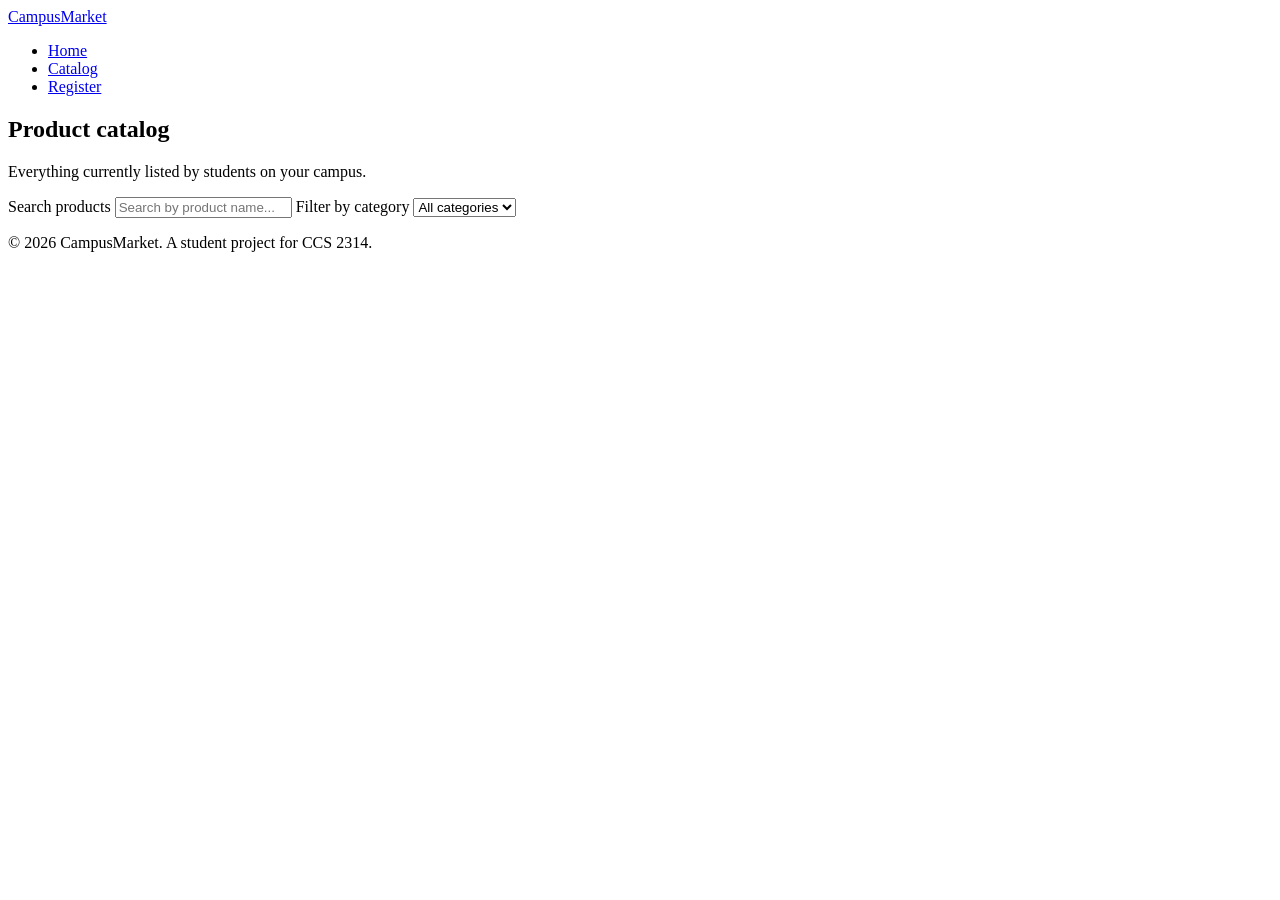
==== catalog.html @ 40977321 "adding the catalog page with product listings" ====
<!DOCTYPE html>
<html lang="en">
<head>
  <meta charset="UTF-8">
  <meta name="viewport" content="width=device-width, initial-scale=1.0">
  <title>Catalog — CampusMarket</title>
  <link rel="stylesheet" href="styles.css">
</head>
<body>

  <header class="site-header">
    <div class="wrap header-inner">
      <a href="index.html" class="logo">CampusMarket</a>
      <nav>
        <ul class="nav-list">
          <li><a href="index.html">Home</a></li>
          <li><a href="catalog.html" aria-current="page">Catalog</a></li>
          <li><a href="register.html">Register</a></li>
        </ul>
      </nav>
    </div>
  </header>

  <main>
    <section class="catalog-intro">
      <div class="wrap">
        <h1>Product catalog</h1>
        <p>Everything currently listed by students on your campus.</p>
      </div>
    </section>

    <section class="filter-bar">
      <div class="wrap filter-inner">
        <label for="searchInput" class="visually-hidden">Search products</label>
        <input type="text" id="searchInput" placeholder="Search by product name...">

        <label for="categorySelect" class="visually-hidden">Filter by category</label>
        <select id="categorySelect">
          <option value="all">All categories</option>
          <option value="books">Books</option>
          <option value="electronics">Electronics</option>
          <option value="furniture">Furniture</option>
          <option value="clothing">Clothing</option>
        </select>
      </div>
    </section>

    <section class="catalog-list">
      <div class="wrap">
        <p id="noResults" class="no-results" hidden>No products match your search.</p>
        <ul id="productList" class="product-list">
          <!-- product rows are rendered here by app.js -->
        </ul>
      </div>
    </section>
  </main>

  <footer class="site-footer">
    <div class="wrap">
      <p>&copy; 2026 CampusMarket. A student project for CCS 2314.</p>
    </div>
  </footer>

  <script src="app.js"></script>
</body>
</html>
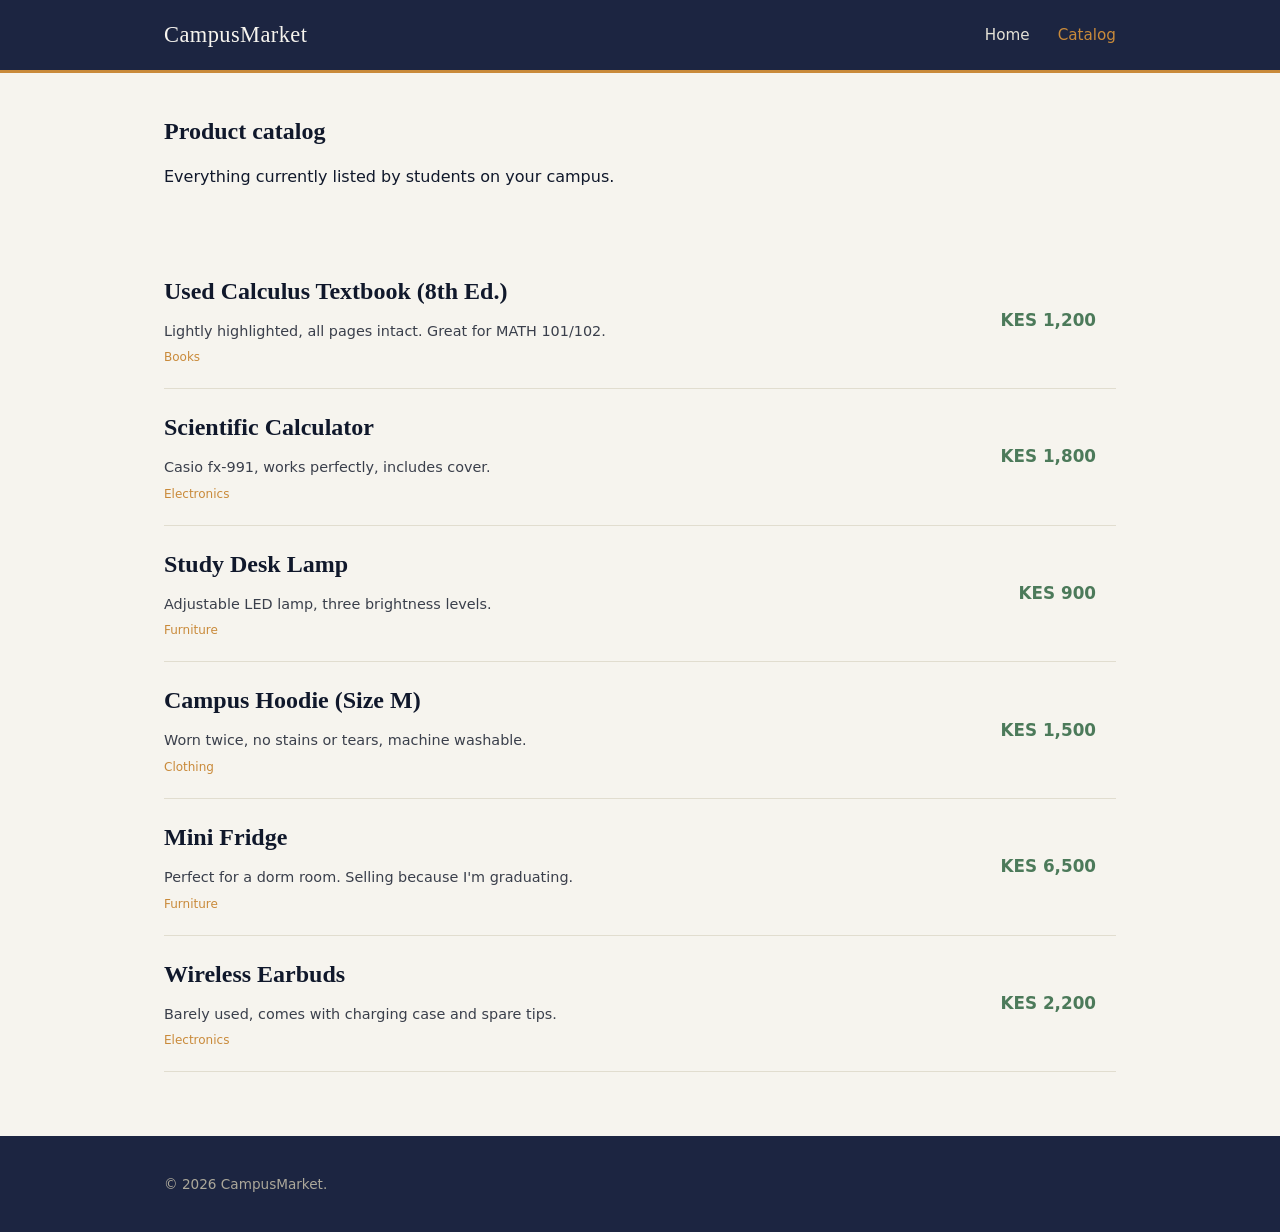
==== commit 092ed9c7: "adding some products to the catalog page and fixing some minor errors" ====
--- a/catalog.html
+++ b/catalog.html
@@ -4,7 +4,7 @@
   <meta charset="UTF-8">
   <meta name="viewport" content="width=device-width, initial-scale=1.0">
   <title>Catalog — CampusMarket</title>
-  <link rel="stylesheet" href="styles.css">
+  <link rel="stylesheet" href="style.css">
 </head>
 <body>
 
@@ -15,7 +15,6 @@
         <ul class="nav-list">
           <li><a href="index.html">Home</a></li>
           <li><a href="catalog.html" aria-current="page">Catalog</a></li>
-          <li><a href="register.html">Register</a></li>
         </ul>
       </nav>
     </div>
@@ -29,27 +28,64 @@
       </div>
     </section>
 
-    <section class="filter-bar">
-      <div class="wrap filter-inner">
-        <label for="searchInput" class="visually-hidden">Search products</label>
-        <input type="text" id="searchInput" placeholder="Search by product name...">
-
-        <label for="categorySelect" class="visually-hidden">Filter by category</label>
-        <select id="categorySelect">
-          <option value="all">All categories</option>
-          <option value="books">Books</option>
-          <option value="electronics">Electronics</option>
-          <option value="furniture">Furniture</option>
-          <option value="clothing">Clothing</option>
-        </select>
-      </div>
-    </section>
-
     <section class="catalog-list">
       <div class="wrap">
-        <p id="noResults" class="no-results" hidden>No products match your search.</p>
-        <ul id="productList" class="product-list">
-          <!-- product rows are rendered here by app.js -->
+        <ul class="product-list">
+
+          <li class="product-row">
+            <article class="product-info">
+              <h2>Used Calculus Textbook (8th Ed.)</h2>
+              <p>Lightly highlighted, all pages intact. Great for MATH 101/102.</p>
+              <span class="product-category">Books</span>
+            </article>
+            <p class="product-price">KES 1,200</p>
+          </li>
+
+          <li class="product-row">
+            <article class="product-info">
+              <h2>Scientific Calculator</h2>
+              <p>Casio fx-991, works perfectly, includes cover.</p>
+              <span class="product-category">Electronics</span>
+            </article>
+            <p class="product-price">KES 1,800</p>
+          </li>
+
+          <li class="product-row">
+            <article class="product-info">
+              <h2>Study Desk Lamp</h2>
+              <p>Adjustable LED lamp, three brightness levels.</p>
+              <span class="product-category">Furniture</span>
+            </article>
+            <p class="product-price">KES 900</p>
+          </li>
+
+          <li class="product-row">
+            <article class="product-info">
+              <h2>Campus Hoodie (Size M)</h2>
+              <p>Worn twice, no stains or tears, machine washable.</p>
+              <span class="product-category">Clothing</span>
+            </article>
+            <p class="product-price">KES 1,500</p>
+          </li>
+
+          <li class="product-row">
+            <article class="product-info">
+              <h2>Mini Fridge</h2>
+              <p>Perfect for a dorm room. Selling because I'm graduating.</p>
+              <span class="product-category">Furniture</span>
+            </article>
+            <p class="product-price">KES 6,500</p>
+          </li>
+
+          <li class="product-row">
+            <article class="product-info">
+              <h2>Wireless Earbuds</h2>
+              <p>Barely used, comes with charging case and spare tips.</p>
+              <span class="product-category">Electronics</span>
+            </article>
+            <p class="product-price">KES 2,200</p>
+          </li>
+
         </ul>
       </div>
     </section>
@@ -57,10 +93,9 @@
 
   <footer class="site-footer">
     <div class="wrap">
-      <p>&copy; 2026 CampusMarket. A student project for CCS 2314.</p>
+      <p>&copy; 2026 CampusMarket.</p>
     </div>
   </footer>
 
-  <script src="app.js"></script>
 </body>
 </html>
--- a/style.css
+++ b/style.css
@@ -0,0 +1,355 @@
+* {
+  box-sizing: border-box;
+}
+
+body {
+  margin: 0;
+  font-family: 'Segoe UI', system-ui, -apple-system, Helvetica, Arial, sans-serif;
+  color: #10182B;
+  background: #F6F4EE;
+  line-height: 1.5;
+}
+
+h1, h2 {
+  font-family: Georgia, 'Times New Roman', serif;
+  font-weight: 600;
+  color: #10182B;
+  margin: 0 0 0.5em 0;
+}
+
+.wrap {
+  max-width: 1000px;
+  margin: 0 auto;
+  padding: 0 24px;
+}
+
+.wrap-narrow {
+  max-width: 480px;
+}
+
+.visually-hidden {
+  position: absolute;
+  width: 1px;
+  height: 1px;
+  overflow: hidden;
+  clip: rect(0 0 0 0);
+  white-space: nowrap;
+}
+
+a {
+  color: inherit;
+}
+
+/* header */
+
+.site-header {
+  background: #1C2541;
+  border-bottom: 3px solid #C98A3A;
+}
+
+.header-inner {
+  display: flex;
+  align-items: center;
+  justify-content: space-between;
+  padding-top: 18px;
+  padding-bottom: 18px;
+}
+
+.logo {
+  font-family: Georgia, 'Times New Roman', serif;
+  font-size: 1.4rem;
+  color: #F6F4EE;
+  text-decoration: none;
+  letter-spacing: 0.02em;
+}
+
+.nav-list {
+  display: flex;
+  gap: 28px;
+  list-style: none;
+  margin: 0;
+  padding: 0;
+}
+
+.nav-list a {
+  color: #E4E1D6;
+  text-decoration: none;
+  font-size: 0.95rem;
+}
+
+.nav-list a:hover,
+.nav-list a[aria-current="page"] {
+  color: #C98A3A;
+}
+
+/* hero */
+
+.hero {
+  padding: 72px 0 56px;
+  border-bottom: 1px solid #E1DDCF;
+}
+
+.hero h1 {
+  font-size: 2.2rem;
+  max-width: 14ch;
+}
+
+.hero-sub {
+  max-width: 62ch;
+  color: #3A3F4B;
+  font-size: 1.05rem;
+}
+
+.btn-primary {
+  display: inline-block;
+  margin-top: 12px;
+  padding: 12px 26px;
+  background: #C98A3A;
+  color: #10182B;
+  text-decoration: none;
+  font-weight: 600;
+  border: none;
+  border-radius: 2px;
+  cursor: pointer;
+  font-size: 1rem;
+}
+
+.btn-primary:hover {
+  background: #B67B2E;
+}
+
+.btn-secondary {
+  display: inline-block;
+  padding: 10px 22px;
+  background: transparent;
+  border: 1px solid #1C2541;
+  color: #1C2541;
+  text-decoration: none;
+  border-radius: 2px;
+  font-weight: 600;
+}
+
+/* features */
+
+.features {
+  padding: 48px 0;
+}
+
+.features-grid {
+  display: grid;
+  grid-template-columns: repeat(3, 1fr);
+  gap: 32px;
+}
+
+.feature h2 {
+  font-size: 1.15rem;
+}
+
+.feature p {
+  color: #3A3F4B;
+  font-size: 0.95rem;
+}
+
+.cta-strip {
+  background: #1C2541;
+  color: #F6F4EE;
+  padding: 28px 0;
+}
+
+.cta-strip .wrap {
+  display: flex;
+  align-items: center;
+  justify-content: space-between;
+  flex-wrap: wrap;
+  gap: 16px;
+}
+
+.cta-strip p {
+  margin: 0;
+  font-size: 1.1rem;
+}
+
+/* catalog */
+
+.catalog-intro {
+  padding: 40px 0 16px;
+}
+
+.filter-bar {
+  padding: 8px 0 24px;
+  border-bottom: 1px solid #E1DDCF;
+}
+
+.filter-inner {
+  display: flex;
+  gap: 12px;
+  flex-wrap: wrap;
+}
+
+#searchInput,
+#categorySelect,
+input[type="text"],
+input[type="password"],
+input[type="email"] {
+  font-size: 1rem;
+  padding: 10px 12px;
+  border: 1px solid #C7C2B0;
+  border-radius: 2px;
+  background: #FFFFFF;
+  color: #10182B;
+}
+
+#searchInput {
+  flex: 1;
+  min-width: 220px;
+}
+
+.catalog-list {
+  padding: 32px 0 64px;
+}
+
+.product-list {
+  list-style: none;
+  margin: 0;
+  padding: 0;
+}
+
+.product-row {
+  display: grid;
+  grid-template-columns: 1fr auto auto;
+  align-items: center;
+  gap: 20px;
+  padding: 20px 0;
+  border-bottom: 1px solid #E1DDCF;
+}
+
+.product-info h3 {
+  margin: 0 0 4px 0;
+  font-size: 1.1rem;
+  font-family: Georgia, serif;
+}
+
+.product-info p {
+  margin: 0;
+  color: #3A3F4B;
+  font-size: 0.9rem;
+}
+
+.product-category {
+  display: inline-block;
+  margin-top: 6px;
+  font-size: 0.75rem;
+  color: #C98A3A;
+}
+
+.product-price {
+  font-size: 1.05rem;
+  font-weight: 600;
+  color: #4C7A5A;
+  white-space: nowrap;
+}
+
+.qty-block {
+  display: flex;
+  flex-direction: column;
+  align-items: flex-end;
+  gap: 4px;
+}
+
+.qty-block input {
+  width: 64px;
+  text-align: center;
+}
+
+.qty-total {
+  font-size: 0.85rem;
+  color: #3A3F4B;
+}
+
+.no-results {
+  color: #3A3F4B;
+  padding: 24px 0;
+}
+
+/* register form */
+
+.register-section {
+  padding: 48px 0 72px;
+}
+
+.register-section p {
+  color: #3A3F4B;
+}
+
+.form-row {
+  margin-bottom: 18px;
+  display: flex;
+  flex-direction: column;
+}
+
+.form-row label {
+  margin-bottom: 6px;
+  font-size: 0.9rem;
+  font-weight: 600;
+}
+
+.form-row input {
+  width: 100%;
+}
+
+.password-field {
+  display: flex;
+  gap: 8px;
+}
+
+.password-field input {
+  flex: 1;
+}
+
+.toggle-btn {
+  padding: 0 14px;
+  border: 1px solid #C7C2B0;
+  background: #FFFFFF;
+  border-radius: 2px;
+  cursor: pointer;
+  font-size: 0.85rem;
+}
+
+.error-msg {
+  margin: 6px 0 0 0;
+  font-size: 0.82rem;
+  color: #B3413A;
+  min-height: 1em;
+}
+
+.success-msg {
+  margin-top: 16px;
+  color: #4C7A5A;
+  font-weight: 600;
+}
+
+/* footer */
+
+.site-footer {
+  background: #1C2541;
+  color: #ACA89A;
+  padding: 24px 0;
+  font-size: 0.85rem;
+}
+
+/* responsive */
+
+@media (max-width: 700px) {
+  .features-grid {
+    grid-template-columns: 1fr;
+  }
+
+  .product-row {
+    grid-template-columns: 1fr;
+    row-gap: 10px;
+  }
+
+  .qty-block {
+    align-items: flex-start;
+  }
+}
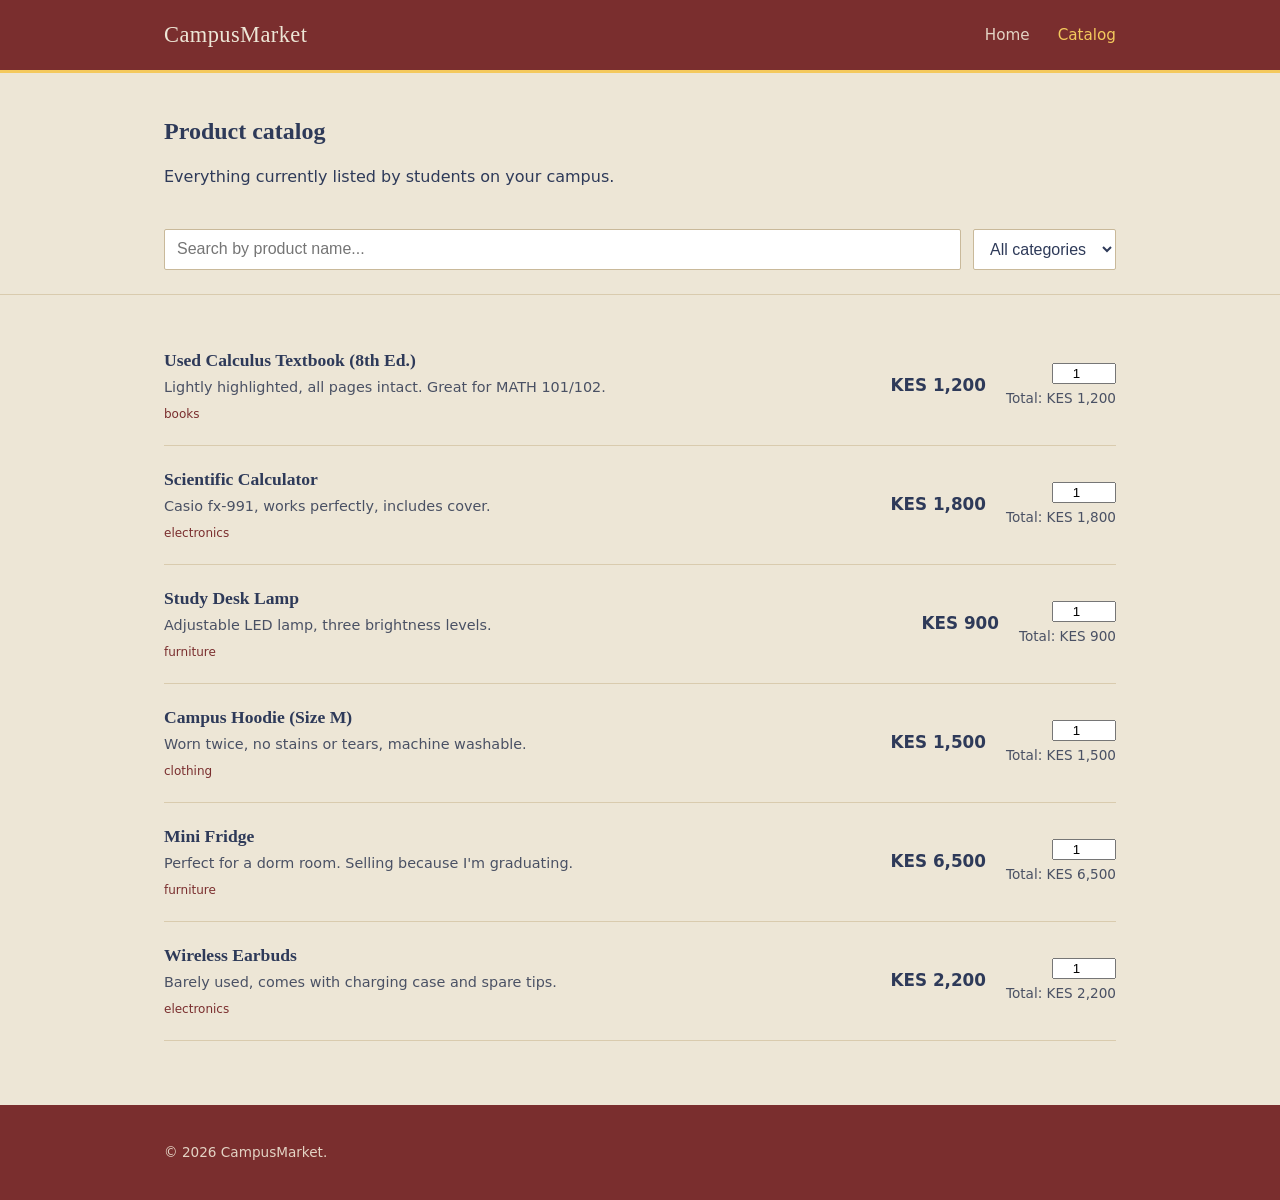
==== commit ade53e89: "also added the live quantity calculator" ====
--- a/catalog.html
+++ b/catalog.html
@@ -28,64 +28,27 @@
       </div>
     </section>
 
+    <section class="filter-bar">
+      <div class="wrap filter-inner">
+        <label for="searchInput" class="visually-hidden">Search products</label>
+        <input type="text" id="searchInput" placeholder="Search by product name...">
+
+        <label for="categorySelect" class="visually-hidden">Filter by category</label>
+        <select id="categorySelect">
+          <option value="all">All categories</option>
+          <option value="books">Books</option>
+          <option value="electronics">Electronics</option>
+          <option value="furniture">Furniture</option>
+          <option value="clothing">Clothing</option>
+        </select>
+      </div>
+    </section>
+
     <section class="catalog-list">
       <div class="wrap">
-        <ul class="product-list">
-
-          <li class="product-row">
-            <article class="product-info">
-              <h2>Used Calculus Textbook (8th Ed.)</h2>
-              <p>Lightly highlighted, all pages intact. Great for MATH 101/102.</p>
-              <span class="product-category">Books</span>
-            </article>
-            <p class="product-price">KES 1,200</p>
-          </li>
-
-          <li class="product-row">
-            <article class="product-info">
-              <h2>Scientific Calculator</h2>
-              <p>Casio fx-991, works perfectly, includes cover.</p>
-              <span class="product-category">Electronics</span>
-            </article>
-            <p class="product-price">KES 1,800</p>
-          </li>
-
-          <li class="product-row">
-            <article class="product-info">
-              <h2>Study Desk Lamp</h2>
-              <p>Adjustable LED lamp, three brightness levels.</p>
-              <span class="product-category">Furniture</span>
-            </article>
-            <p class="product-price">KES 900</p>
-          </li>
-
-          <li class="product-row">
-            <article class="product-info">
-              <h2>Campus Hoodie (Size M)</h2>
-              <p>Worn twice, no stains or tears, machine washable.</p>
-              <span class="product-category">Clothing</span>
-            </article>
-            <p class="product-price">KES 1,500</p>
-          </li>
-
-          <li class="product-row">
-            <article class="product-info">
-              <h2>Mini Fridge</h2>
-              <p>Perfect for a dorm room. Selling because I'm graduating.</p>
-              <span class="product-category">Furniture</span>
-            </article>
-            <p class="product-price">KES 6,500</p>
-          </li>
-
-          <li class="product-row">
-            <article class="product-info">
-              <h2>Wireless Earbuds</h2>
-              <p>Barely used, comes with charging case and spare tips.</p>
-              <span class="product-category">Electronics</span>
-            </article>
-            <p class="product-price">KES 2,200</p>
-          </li>
-
+        <p id="noResults" class="no-results" hidden>No products match your search.</p>
+        <ul id="productList" class="product-list">
+          <!-- product rows are rendered here by app.js -->
         </ul>
       </div>
     </section>
@@ -97,5 +60,6 @@
     </div>
   </footer>
 
+  <script src="app.js"></script>
 </body>
 </html>
--- a/style.css
+++ b/style.css
@@ -5,15 +5,15 @@
 body {
   margin: 0;
   font-family: 'Segoe UI', system-ui, -apple-system, Helvetica, Arial, sans-serif;
-  color: #10182B;
-  background: #F6F4EE;
+  color: #2E3A59;
+  background: #EDE6D6;
   line-height: 1.5;
 }
 
 h1, h2 {
   font-family: Georgia, 'Times New Roman', serif;
   font-weight: 600;
-  color: #10182B;
+  color: #2E3A59;
   margin: 0 0 0.5em 0;
 }
 
@@ -43,8 +43,8 @@
 /* header */
 
 .site-header {
-  background: #1C2541;
-  border-bottom: 3px solid #C98A3A;
+  background: #7A2E2E;
+  border-bottom: 3px solid #F4C95D;
 }
 
 .header-inner {
@@ -58,7 +58,7 @@
 .logo {
   font-family: Georgia, 'Times New Roman', serif;
   font-size: 1.4rem;
-  color: #F6F4EE;
+  color: #EDE6D6;
   text-decoration: none;
   letter-spacing: 0.02em;
 }
@@ -72,21 +72,21 @@
 }
 
 .nav-list a {
-  color: #E4E1D6;
+  color: #E3D3C4;
   text-decoration: none;
   font-size: 0.95rem;
 }
 
 .nav-list a:hover,
 .nav-list a[aria-current="page"] {
-  color: #C98A3A;
+  color: #F4C95D;
 }
 
 /* hero */
 
 .hero {
   padding: 72px 0 56px;
-  border-bottom: 1px solid #E1DDCF;
+  border-bottom: 1px solid #D9CBAE;
 }
 
 .hero h1 {
@@ -96,7 +96,7 @@
 
 .hero-sub {
   max-width: 62ch;
-  color: #3A3F4B;
+  color: #4A5164;
   font-size: 1.05rem;
 }
 
@@ -104,8 +104,8 @@
   display: inline-block;
   margin-top: 12px;
   padding: 12px 26px;
-  background: #C98A3A;
-  color: #10182B;
+  background: #F4C95D;
+  color: #2E3A59;
   text-decoration: none;
   font-weight: 600;
   border: none;
@@ -115,15 +115,15 @@
 }
 
 .btn-primary:hover {
-  background: #B67B2E;
+  background: #E8B948;
 }
 
 .btn-secondary {
   display: inline-block;
   padding: 10px 22px;
   background: transparent;
-  border: 1px solid #1C2541;
-  color: #1C2541;
+  border: 1px solid #7A2E2E;
+  color: #7A2E2E;
   text-decoration: none;
   border-radius: 2px;
   font-weight: 600;
@@ -146,13 +146,13 @@
 }
 
 .feature p {
-  color: #3A3F4B;
+  color: #4A5164;
   font-size: 0.95rem;
 }
 
 .cta-strip {
-  background: #1C2541;
-  color: #F6F4EE;
+  background: #2E3A59;
+  color: #EDE6D6;
   padding: 28px 0;
 }
 
@@ -169,6 +169,11 @@
   font-size: 1.1rem;
 }
 
+.cta-strip .btn-secondary {
+  border-color: #F4C95D;
+  color: #F4C95D;
+}
+
 /* catalog */
 
 .catalog-intro {
@@ -177,7 +182,7 @@
 
 .filter-bar {
   padding: 8px 0 24px;
-  border-bottom: 1px solid #E1DDCF;
+  border-bottom: 1px solid #D9CBAE;
 }
 
 .filter-inner {
@@ -193,10 +198,10 @@
 input[type="email"] {
   font-size: 1rem;
   padding: 10px 12px;
-  border: 1px solid #C7C2B0;
+  border: 1px solid #C9B99A;
   border-radius: 2px;
   background: #FFFFFF;
-  color: #10182B;
+  color: #2E3A59;
 }
 
 #searchInput {
@@ -220,9 +225,10 @@
   align-items: center;
   gap: 20px;
   padding: 20px 0;
-  border-bottom: 1px solid #E1DDCF;
-}
-
+  border-bottom: 1px solid #D9CBAE;
+}
+
+.product-info h2,
 .product-info h3 {
   margin: 0 0 4px 0;
   font-size: 1.1rem;
@@ -231,7 +237,7 @@
 
 .product-info p {
   margin: 0;
-  color: #3A3F4B;
+  color: #4A5164;
   font-size: 0.9rem;
 }
 
@@ -239,13 +245,13 @@
   display: inline-block;
   margin-top: 6px;
   font-size: 0.75rem;
-  color: #C98A3A;
+  color: #7A2E2E;
 }
 
 .product-price {
   font-size: 1.05rem;
   font-weight: 600;
-  color: #4C7A5A;
+  color: #2E3A59;
   white-space: nowrap;
 }
 
@@ -263,93 +269,21 @@
 
 .qty-total {
   font-size: 0.85rem;
-  color: #3A3F4B;
+  color: #4A5164;
 }
 
 .no-results {
-  color: #3A3F4B;
+  color: #4A5164;
   padding: 24px 0;
 }
 
-/* register form */
-
-.register-section {
-  padding: 48px 0 72px;
-}
-
-.register-section p {
-  color: #3A3F4B;
-}
-
-.form-row {
-  margin-bottom: 18px;
-  display: flex;
-  flex-direction: column;
-}
-
-.form-row label {
-  margin-bottom: 6px;
-  font-size: 0.9rem;
-  font-weight: 600;
-}
-
-.form-row input {
-  width: 100%;
-}
-
-.password-field {
-  display: flex;
-  gap: 8px;
-}
-
-.password-field input {
-  flex: 1;
-}
-
-.toggle-btn {
-  padding: 0 14px;
-  border: 1px solid #C7C2B0;
-  background: #FFFFFF;
-  border-radius: 2px;
-  cursor: pointer;
-  font-size: 0.85rem;
-}
-
-.error-msg {
-  margin: 6px 0 0 0;
-  font-size: 0.82rem;
-  color: #B3413A;
-  min-height: 1em;
-}
-
-.success-msg {
-  margin-top: 16px;
-  color: #4C7A5A;
-  font-weight: 600;
-}
-
-/* footer */
+
+/* footer  */
 
 .site-footer {
-  background: #1C2541;
-  color: #ACA89A;
+  background: #7A2E2E;
+  color: #E3D3C4;
   padding: 24px 0;
   font-size: 0.85rem;
 }
 
-/* responsive */
-
-@media (max-width: 700px) {
-  .features-grid {
-    grid-template-columns: 1fr;
-  }
-
-  .product-row {
-    grid-template-columns: 1fr;
-    row-gap: 10px;
-  }
-
-  .qty-block {
-    align-items: flex-start;
-  }
-}
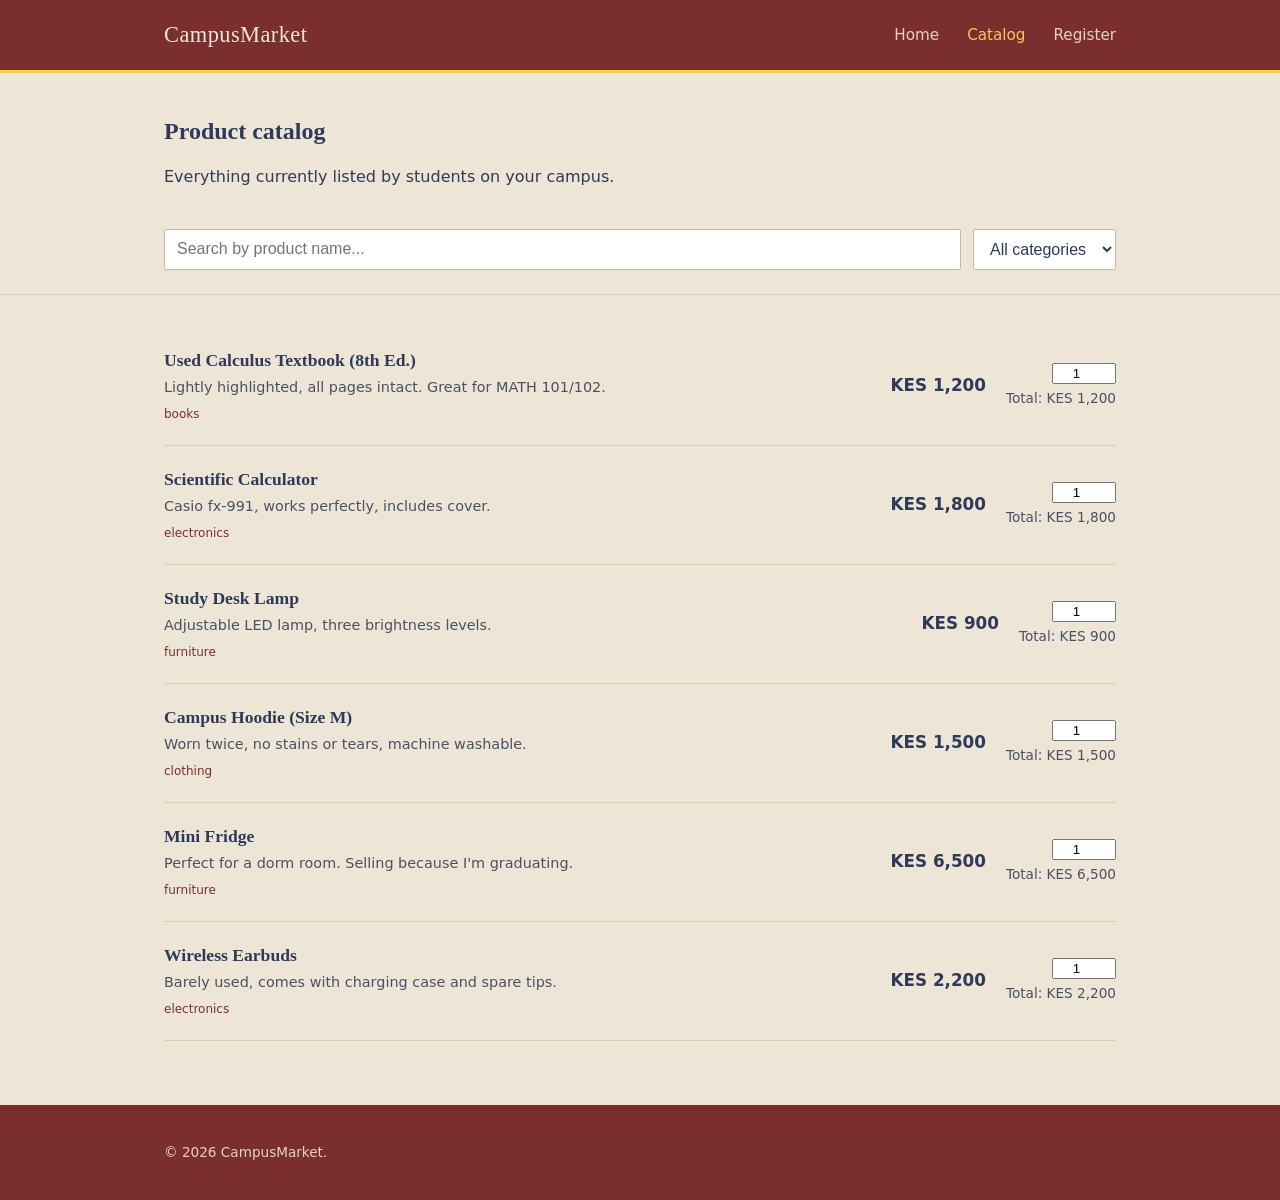
==== commit 7a57a5be: "adding the registration form markup" ====
--- a/catalog.html
+++ b/catalog.html
@@ -15,6 +15,7 @@
         <ul class="nav-list">
           <li><a href="index.html">Home</a></li>
           <li><a href="catalog.html" aria-current="page">Catalog</a></li>
+          <li><a href="register.html">Register</a></li>
         </ul>
       </nav>
     </div>
